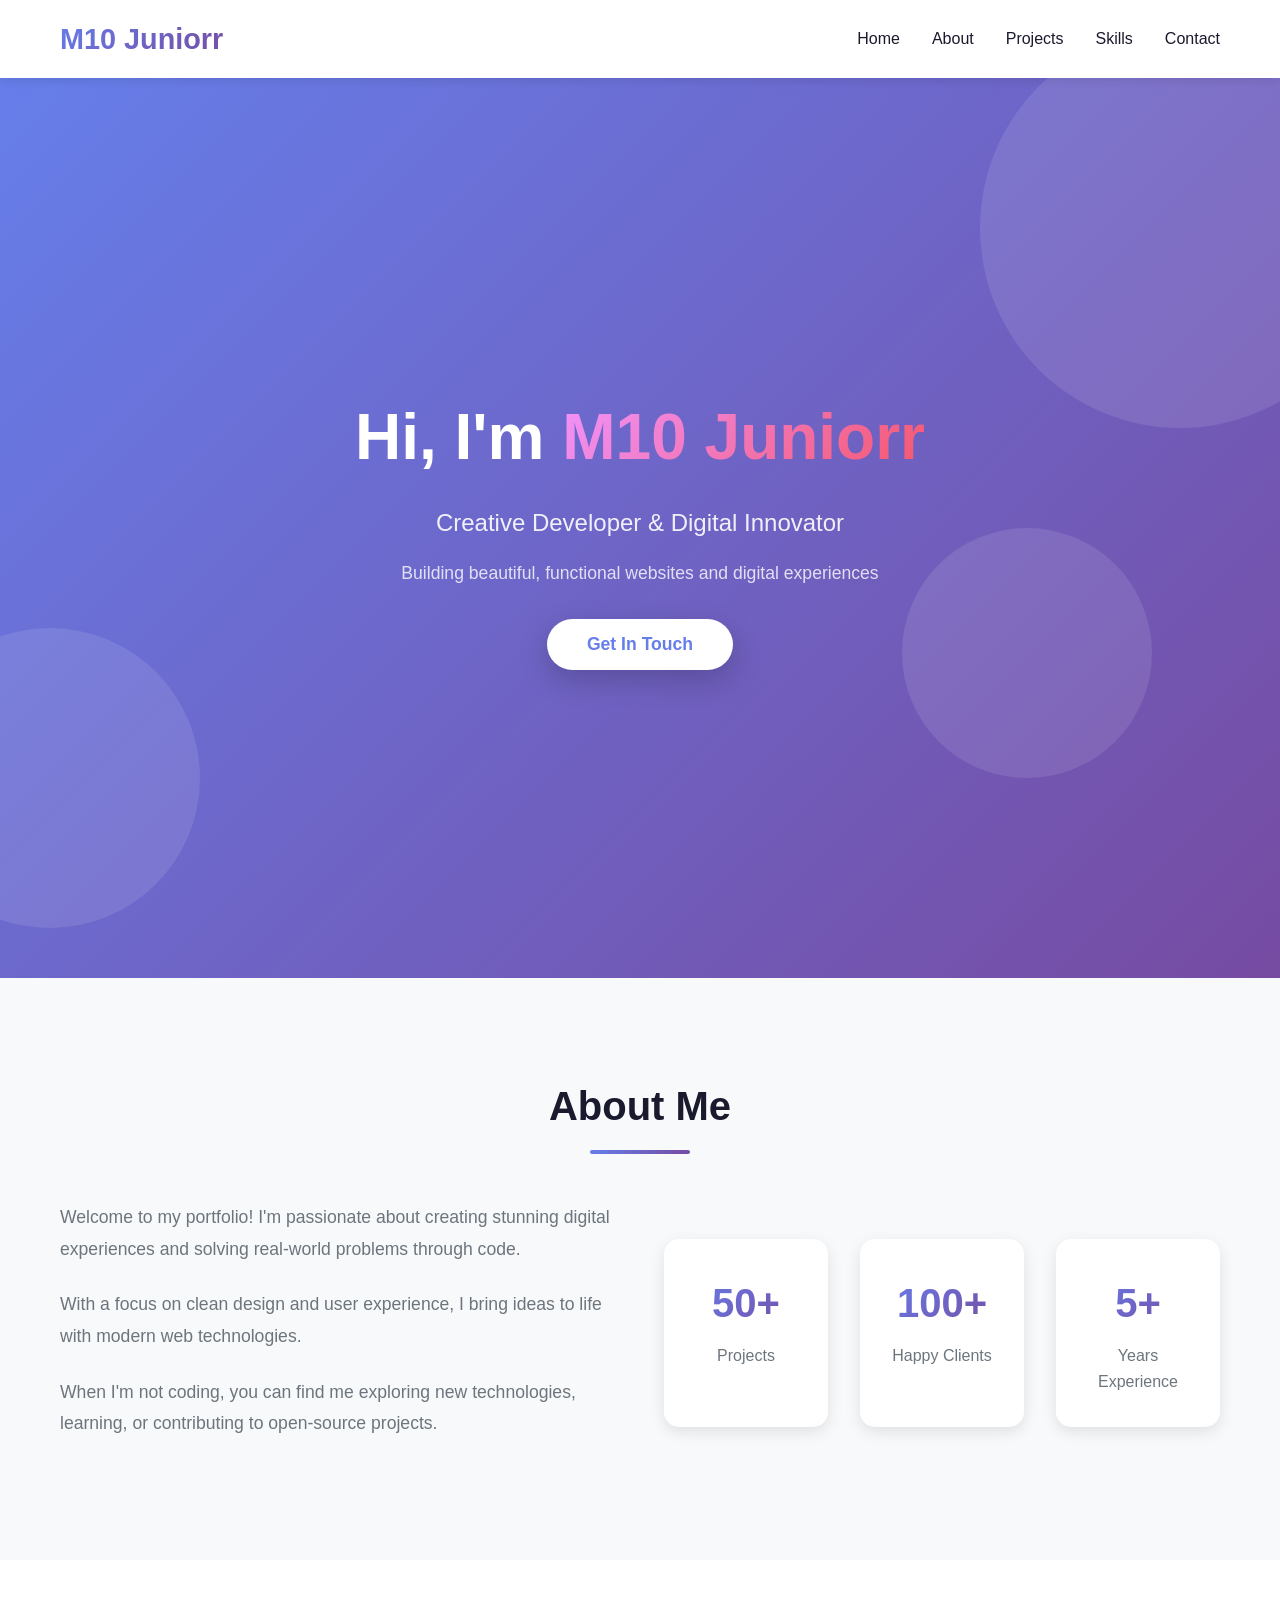
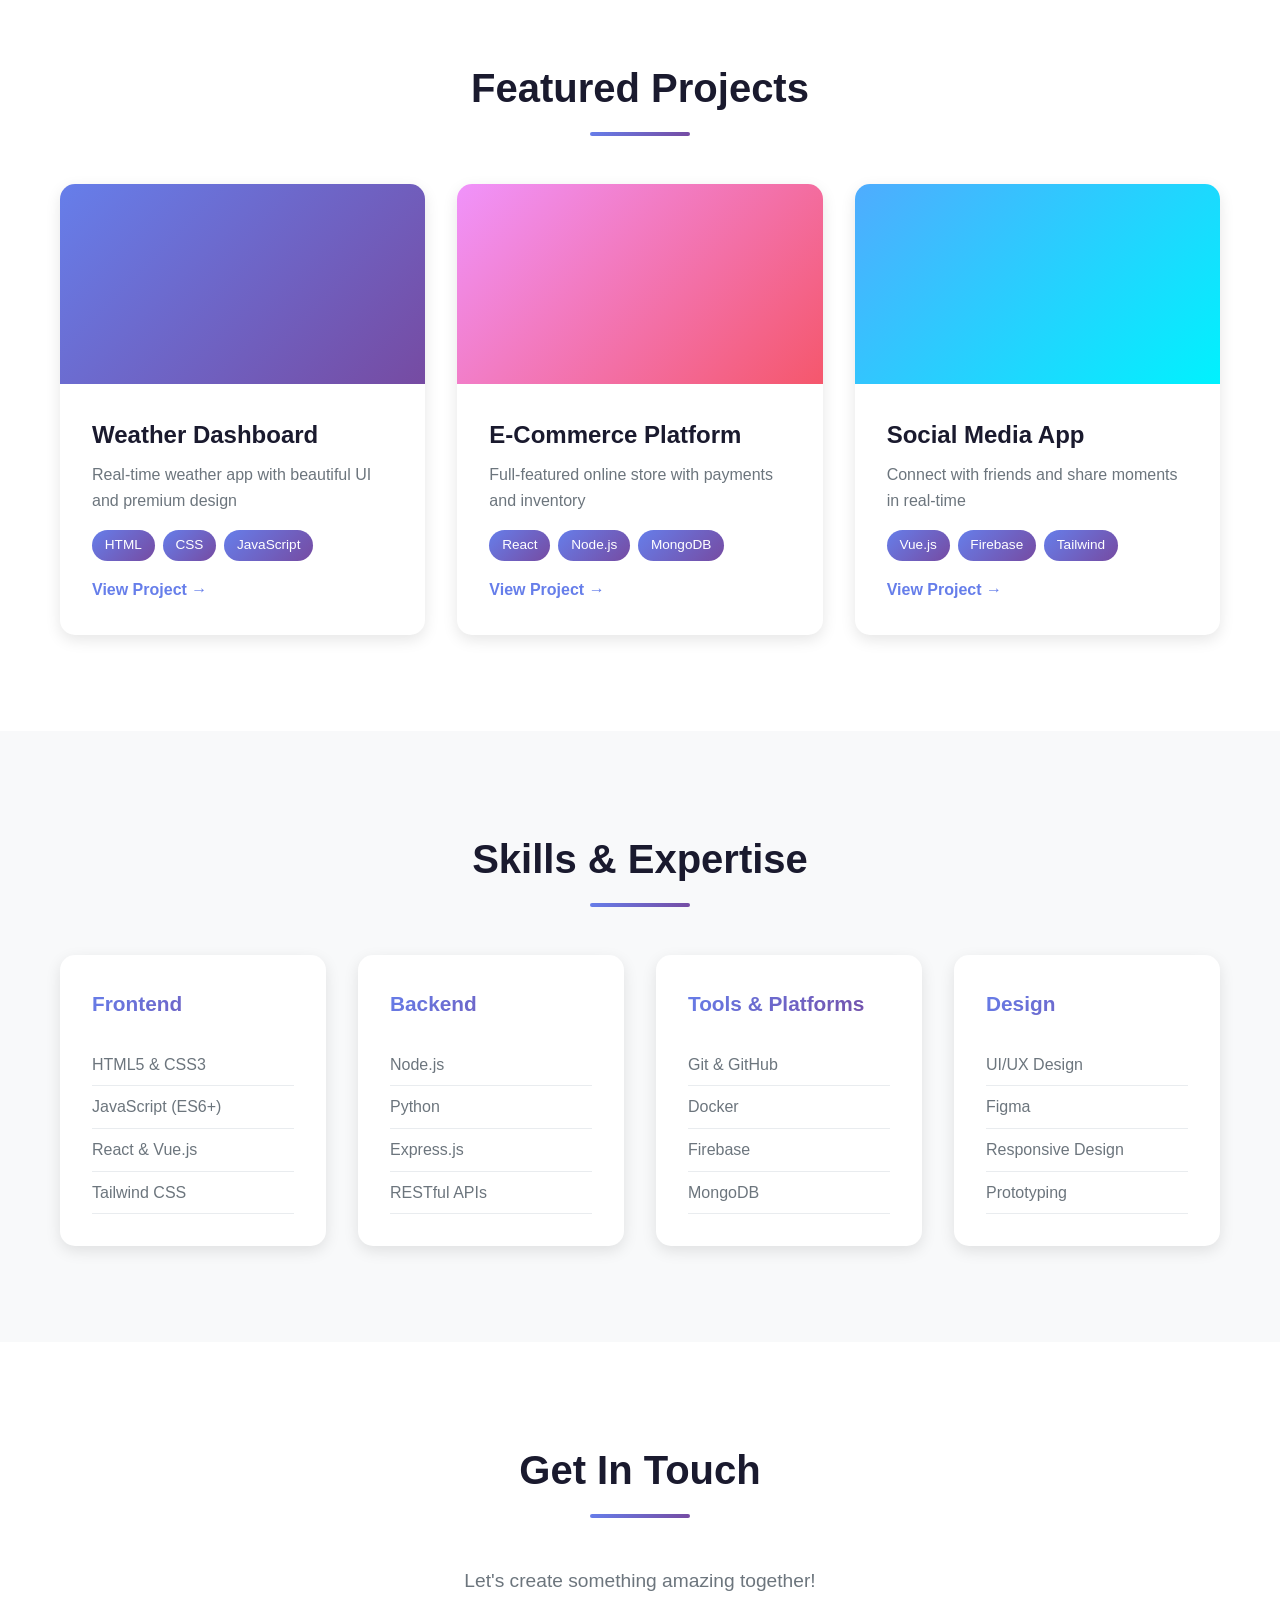
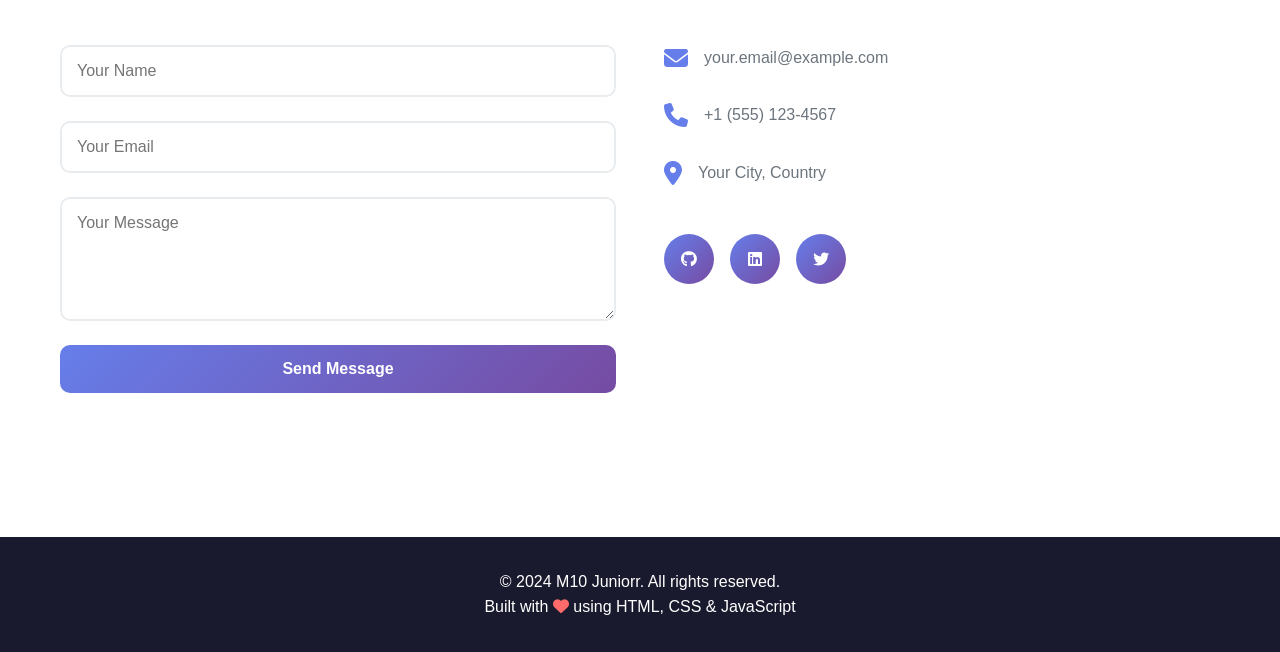
==== index.html @ 941b9e12 "Add premium portfolio HTML" ====
<!DOCTYPE html>
<html lang="en">
<head>
    <meta charset="UTF-8">
    <meta name="viewport" content="width=device-width, initial-scale=1.0">
    <title>M10 Juniorr - Premium Portfolio</title>
    <link rel="stylesheet" href="style.css">
    <link rel="stylesheet" href="https://cdnjs.cloudflare.com/ajax/libs/font-awesome/6.4.0/css/all.min.css">
</head>
<body>
    <!-- Navigation -->
    <nav class="navbar">
        <div class="nav-container">
            <div class="logo">M10 Juniorr</div>
            <ul class="nav-menu">
                <li><a href="#home" class="nav-link">Home</a></li>
                <li><a href="#about" class="nav-link">About</a></li>
                <li><a href="#projects" class="nav-link">Projects</a></li>
                <li><a href="#skills" class="nav-link">Skills</a></li>
                <li><a href="#contact" class="nav-link">Contact</a></li>
            </ul>
        </div>
    </nav>

    <!-- Hero Section -->
    <section id="home" class="hero">
        <div class="hero-content">
            <h1 class="hero-title">Hi, I'm <span class="highlight">M10 Juniorr</span></h1>
            <p class="hero-subtitle">Creative Developer & Digital Innovator</p>
            <p class="hero-description">Building beautiful, functional websites and digital experiences</p>
            <button class="cta-button" onclick="document.getElementById('contact').scrollIntoView({behavior: 'smooth'})">
                Get In Touch
            </button>
        </div>
        <div class="hero-background">
            <div class="blob blob-1"></div>
            <div class="blob blob-2"></div>
            <div class="blob blob-3"></div>
        </div>
    </section>

    <!-- About Section -->
    <section id="about" class="about">
        <div class="container">
            <h2 class="section-title">About Me</h2>
            <div class="about-content">
                <div class="about-text">
                    <p>Welcome to my portfolio! I'm passionate about creating stunning digital experiences and solving real-world problems through code.</p>
                    <p>With a focus on clean design and user experience, I bring ideas to life with modern web technologies.</p>
                    <p>When I'm not coding, you can find me exploring new technologies, learning, or contributing to open-source projects.</p>
                </div>
                <div class="about-stats">
                    <div class="stat">
                        <h3>50+</h3>
                        <p>Projects</p>
                    </div>
                    <div class="stat">
                        <h3>100+</h3>
                        <p>Happy Clients</p>
                    </div>
                    <div class="stat">
                        <h3>5+</h3>
                        <p>Years Experience</p>
                    </div>
                </div>
            </div>
        </div>
    </section>

    <!-- Projects Section -->
    <section id="projects" class="projects">
        <div class="container">
            <h2 class="section-title">Featured Projects</h2>
            <div class="projects-grid">
                <!-- Project 1 -->
                <div class="project-card">
                    <div class="project-image" style="background: linear-gradient(135deg, #667eea 0%, #764ba2 100%);"></div>
                    <div class="project-info">
                        <h3>Weather Dashboard</h3>
                        <p>Real-time weather app with beautiful UI and premium design</p>
                        <div class="project-tags">
                            <span class="tag">HTML</span>
                            <span class="tag">CSS</span>
                            <span class="tag">JavaScript</span>
                        </div>
                        <a href="#" class="project-link">View Project →</a>
                    </div>
                </div>

                <!-- Project 2 -->
                <div class="project-card">
                    <div class="project-image" style="background: linear-gradient(135deg, #f093fb 0%, #f5576c 100%);"></div>
                    <div class="project-info">
                        <h3>E-Commerce Platform</h3>
                        <p>Full-featured online store with payments and inventory</p>
                        <div class="project-tags">
                            <span class="tag">React</span>
                            <span class="tag">Node.js</span>
                            <span class="tag">MongoDB</span>
                        </div>
                        <a href="#" class="project-link">View Project →</a>
                    </div>
                </div>

                <!-- Project 3 -->
                <div class="project-card">
                    <div class="project-image" style="background: linear-gradient(135deg, #4facfe 0%, #00f2fe 100%);"></div>
                    <div class="project-info">
                        <h3>Social Media App</h3>
                        <p>Connect with friends and share moments in real-time</p>
                        <div class="project-tags">
                            <span class="tag">Vue.js</span>
                            <span class="tag">Firebase</span>
                            <span class="tag">Tailwind</span>
                        </div>
                        <a href="#" class="project-link">View Project →</a>
                    </div>
                </div>
            </div>
        </div>
    </section>

    <!-- Skills Section -->
    <section id="skills" class="skills">
        <div class="container">
            <h2 class="section-title">Skills & Expertise</h2>
            <div class="skills-grid">
                <div class="skill-category">
                    <h3>Frontend</h3>
                    <ul>
                        <li>HTML5 & CSS3</li>
                        <li>JavaScript (ES6+)</li>
                        <li>React & Vue.js</li>
                        <li>Tailwind CSS</li>
                    </ul>
                </div>
                <div class="skill-category">
                    <h3>Backend</h3>
                    <ul>
                        <li>Node.js</li>
                        <li>Python</li>
                        <li>Express.js</li>
                        <li>RESTful APIs</li>
                    </ul>
                </div>
                <div class="skill-category">
                    <h3>Tools & Platforms</h3>
                    <ul>
                        <li>Git & GitHub</li>
                        <li>Docker</li>
                        <li>Firebase</li>
                        <li>MongoDB</li>
                    </ul>
                </div>
                <div class="skill-category">
                    <h3>Design</h3>
                    <ul>
                        <li>UI/UX Design</li>
                        <li>Figma</li>
                        <li>Responsive Design</li>
                        <li>Prototyping</li>
                    </ul>
                </div>
            </div>
        </div>
    </section>

    <!-- Contact Section -->
    <section id="contact" class="contact">
        <div class="container">
            <h2 class="section-title">Get In Touch</h2>
            <p class="contact-subtitle">Let's create something amazing together!</p>
            
            <div class="contact-content">
                <form class="contact-form" onsubmit="handleSubmit(event)">
                    <input type="text" placeholder="Your Name" required>
                    <input type="email" placeholder="Your Email" required>
                    <textarea placeholder="Your Message" rows="5" required></textarea>
                    <button type="submit" class="submit-btn">Send Message</button>
                </form>

                <div class="contact-info">
                    <div class="contact-item">
                        <i class="fas fa-envelope"></i>
                        <p>your.email@example.com</p>
                    </div>
                    <div class="contact-item">
                        <i class="fas fa-phone"></i>
                        <p>+1 (555) 123-4567</p>
                    </div>
                    <div class="contact-item">
                        <i class="fas fa-map-marker-alt"></i>
                        <p>Your City, Country</p>
                    </div>
                    <div class="social-links">
                        <a href="#" class="social-link"><i class="fab fa-github"></i></a>
                        <a href="#" class="social-link"><i class="fab fa-linkedin"></i></a>
                        <a href="#" class="social-link"><i class="fab fa-twitter"></i></a>
                    </div>
                </div>
            </div>
        </div>
    </section>

    <!-- Footer -->
    <footer class="footer">
        <div class="container">
            <p>&copy; 2024 M10 Juniorr. All rights reserved.</p>
            <p>Built with <i class="fas fa-heart"></i> using HTML, CSS & JavaScript</p>
        </div>
    </footer>

    <script src="script.js"></script>
</body>
</html>
---- style.css ----
/* Global Styles */
* {
    margin: 0;
    padding: 0;
    box-sizing: border-box;
}

:root {
    --primary-color: #667eea;
    --secondary-color: #764ba2;
    --accent-color: #f093fb;
    --dark-bg: #0f0f1e;
    --light-bg: #f8f9fa;
    --text-dark: #1a1a2e;
    --text-light: #6c757d;
    --border-color: #e9ecef;
}

html {
    scroll-behavior: smooth;
}

body {
    font-family: 'Segoe UI', Tahoma, Geneva, Verdana, sans-serif;
    color: var(--text-dark);
    background-color: white;
    line-height: 1.6;
}

.container {
    max-width: 1200px;
    margin: 0 auto;
    padding: 0 20px;
}

/* Navigation */
.navbar {
    background: white;
    box-shadow: 0 2px 10px rgba(0, 0, 0, 0.1);
    position: sticky;
    top: 0;
    z-index: 100;
}

.nav-container {
    max-width: 1200px;
    margin: 0 auto;
    padding: 1rem 20px;
    display: flex;
    justify-content: space-between;
    align-items: center;
}

.logo {
    font-size: 1.8rem;
    font-weight: bold;
    background: linear-gradient(135deg, var(--primary-color), var(--secondary-color));
    -webkit-background-clip: text;
    -webkit-text-fill-color: transparent;
    background-clip: text;
}

.nav-menu {
    display: flex;
    list-style: none;
    gap: 2rem;
}

.nav-link {
    text-decoration: none;
    color: var(--text-dark);
    font-weight: 500;
    transition: color 0.3s ease;
}

.nav-link:hover {
    color: var(--primary-color);
}

/* Hero Section */
.hero {
    min-height: 100vh;
    display: flex;
    align-items: center;
    justify-content: center;
    background: linear-gradient(135deg, #667eea 0%, #764ba2 100%);
    color: white;
    position: relative;
    overflow: hidden;
}

.hero-background {
    position: absolute;
    width: 100%;
    height: 100%;
    top: 0;
    left: 0;
}

.blob {
    position: absolute;
    opacity: 0.1;
    border-radius: 50%;
}

.blob-1 {
    width: 400px;
    height: 400px;
    background: white;
    top: -50px;
    right: -100px;
    animation: float 6s ease-in-out infinite;
}

.blob-2 {
    width: 300px;
    height: 300px;
    background: white;
    bottom: 50px;
    left: -100px;
    animation: float 8s ease-in-out infinite 1s;
}

.blob-3 {
    width: 250px;
    height: 250px;
    background: white;
    top: 50%;
    right: 10%;
    animation: float 7s ease-in-out infinite 2s;
}

@keyframes float {
    0%, 100% { transform: translateY(0px); }
    50% { transform: translateY(30px); }
}

.hero-content {
    text-align: center;
    position: relative;
    z-index: 1;
    max-width: 600px;
}

.hero-title {
    font-size: 4rem;
    margin-bottom: 1rem;
    font-weight: 800;
}

.highlight {
    background: linear-gradient(135deg, #f093fb, #f5576c);
    -webkit-background-clip: text;
    -webkit-text-fill-color: transparent;
    background-clip: text;
}

.hero-subtitle {
    font-size: 1.5rem;
    margin-bottom: 1rem;
    opacity: 0.9;
}

.hero-description {
    font-size: 1.1rem;
    margin-bottom: 2rem;
    opacity: 0.8;
}

.cta-button {
    background: white;
    color: var(--primary-color);
    padding: 15px 40px;
    border: none;
    border-radius: 50px;
    font-size: 1.1rem;
    font-weight: bold;
    cursor: pointer;
    transition: all 0.3s ease;
    box-shadow: 0 10px 30px rgba(0, 0, 0, 0.2);
}

.cta-button:hover {
    transform: translateY(-3px);
    box-shadow: 0 15px 40px rgba(0, 0, 0, 0.3);
}

/* Section Titles */
.section-title {
    font-size: 2.5rem;
    text-align: center;
    margin-bottom: 3rem;
    color: var(--text-dark);
    position: relative;
    padding-bottom: 1rem;
}

.section-title::after {
    content: '';
    position: absolute;
    width: 100px;
    height: 4px;
    background: linear-gradient(135deg, var(--primary-color), var(--secondary-color));
    bottom: 0;
    left: 50%;
    transform: translateX(-50%);
    border-radius: 2px;
}

/* About Section */
.about {
    padding: 6rem 0;
    background: var(--light-bg);
}

.about-content {
    display: grid;
    grid-template-columns: 1fr 1fr;
    gap: 3rem;
    align-items: center;
}

.about-text p {
    margin-bottom: 1.5rem;
    font-size: 1.1rem;
    color: var(--text-light);
    line-height: 1.8;
}

.about-stats {
    display: grid;
    grid-template-columns: repeat(3, 1fr);
    gap: 2rem;
}

.stat {
    text-align: center;
    padding: 2rem;
    background: white;
    border-radius: 15px;
    box-shadow: 0 5px 15px rgba(0, 0, 0, 0.1);
    transition: transform 0.3s ease;
}

.stat:hover {
    transform: translateY(-5px);
}

.stat h3 {
    font-size: 2.5rem;
    background: linear-gradient(135deg, var(--primary-color), var(--secondary-color));
    -webkit-background-clip: text;
    -webkit-text-fill-color: transparent;
    background-clip: text;
    margin-bottom: 0.5rem;
}

.stat p {
    color: var(--text-light);
}

/* Projects Section */
.projects {
    padding: 6rem 0;
}

.projects-grid {
    display: grid;
    grid-template-columns: repeat(auto-fit, minmax(300px, 1fr));
    gap: 2rem;
}

.project-card {
    background: white;
    border-radius: 15px;
    overflow: hidden;
    box-shadow: 0 5px 15px rgba(0, 0, 0, 0.1);
    transition: all 0.3s ease;
}

.project-card:hover {
    transform: translateY(-10px);
    box-shadow: 0 15px 30px rgba(0, 0, 0, 0.2);
}

.project-image {
    width: 100%;
    height: 200px;
    background-size: cover;
    background-position: center;
}

.project-info {
    padding: 2rem;
}

.project-info h3 {
    font-size: 1.5rem;
    margin-bottom: 0.5rem;
    color: var(--text-dark);
}

.project-info p {
    color: var(--text-light);
    margin-bottom: 1rem;
}

.project-tags {
    display: flex;
    flex-wrap: wrap;
    gap: 0.5rem;
    margin-bottom: 1rem;
}

.tag {
    background: linear-gradient(135deg, var(--primary-color), var(--secondary-color));
    color: white;
    padding: 0.3rem 0.8rem;
    border-radius: 20px;
    font-size: 0.85rem;
    font-weight: 500;
}

.project-link {
    color: var(--primary-color);
    text-decoration: none;
    font-weight: bold;
    transition: color 0.3s ease;
}

.project-link:hover {
    color: var(--secondary-color);
}

/* Skills Section */
.skills {
    padding: 6rem 0;
    background: var(--light-bg);
}

.skills-grid {
    display: grid;
    grid-template-columns: repeat(auto-fit, minmax(250px, 1fr));
    gap: 2rem;
}

.skill-category {
    background: white;
    padding: 2rem;
    border-radius: 15px;
    box-shadow: 0 5px 15px rgba(0, 0, 0, 0.1);
}

.skill-category h3 {
    background: linear-gradient(135deg, var(--primary-color), var(--secondary-color));
    -webkit-background-clip: text;
    -webkit-text-fill-color: transparent;
    background-clip: text;
    margin-bottom: 1.5rem;
    font-size: 1.3rem;
}

.skill-category ul {
    list-style: none;
}

.skill-category li {
    padding: 0.5rem 0;
    color: var(--text-light);
    border-bottom: 1px solid var(--border-color);
    transition: color 0.3s ease;
}

.skill-category li:hover {
    color: var(--primary-color);
}

/* Contact Section */
.contact {
    padding: 6rem 0;
}

.contact-subtitle {
    text-align: center;
    font-size: 1.2rem;
    color: var(--text-light);
    margin-bottom: 3rem;
}

.contact-content {
    display: grid;
    grid-template-columns: 1fr 1fr;
    gap: 3rem;
}

.contact-form {
    display: flex;
    flex-direction: column;
    gap: 1.5rem;
}

.contact-form input,
.contact-form textarea {
    padding: 15px;
    border: 2px solid var(--border-color);
    border-radius: 10px;
    font-family: inherit;
    font-size: 1rem;
    transition: border-color 0.3s ease;
}

.contact-form input:focus,
.contact-form textarea:focus {
    outline: none;
    border-color: var(--primary-color);
}

.submit-btn {
    background: linear-gradient(135deg, var(--primary-color), var(--secondary-color));
    color: white;
    padding: 15px;
    border: none;
    border-radius: 10px;
    font-size: 1rem;
    font-weight: bold;
    cursor: pointer;
    transition: all 0.3s ease;
}

.submit-btn:hover {
    transform: translateY(-2px);
    box-shadow: 0 10px 20px rgba(102, 126, 234, 0.3);
}

.contact-info {
    display: flex;
    flex-direction: column;
    gap: 2rem;
}

.contact-item {
    display: flex;
    align-items: center;
    gap: 1rem;
}

.contact-item i {
    font-size: 1.5rem;
    color: var(--primary-color);
}

.contact-item p {
    color: var(--text-light);
}

.social-links {
    display: flex;
    gap: 1rem;
    margin-top: 1rem;
}

.social-link {
    width: 50px;
    height: 50px;
    display: flex;
    align-items: center;
    justify-content: center;
    background: linear-gradient(135deg, var(--primary-color), var(--secondary-color));
    color: white;
    border-radius: 50%;
    text-decoration: none;
    transition: all 0.3s ease;
}

.social-link:hover {
    transform: translateY(-5px);
}

/* Footer */
.footer {
    background: var(--text-dark);
    color: white;
    text-align: center;
    padding: 2rem 0;
    margin-top: 3rem;
}

.footer i {
    color: #ff6b6b;
}

/* Responsive Design */
@media (max-width: 768px) {
    .hero-title {
        font-size: 2.5rem;
    }

    .hero-subtitle {
        font-size: 1.2rem;
    }

    .nav-menu {
        flex-direction: column;
        gap: 1rem;
    }

    .about-content,
    .contact-content {
        grid-template-columns: 1fr;
    }

    .about-stats {
        grid-template-columns: 1fr;
    }

    .projects-grid {
        grid-template-columns: 1fr;
    }

    .section-title {
        font-size: 2rem;
    }
}
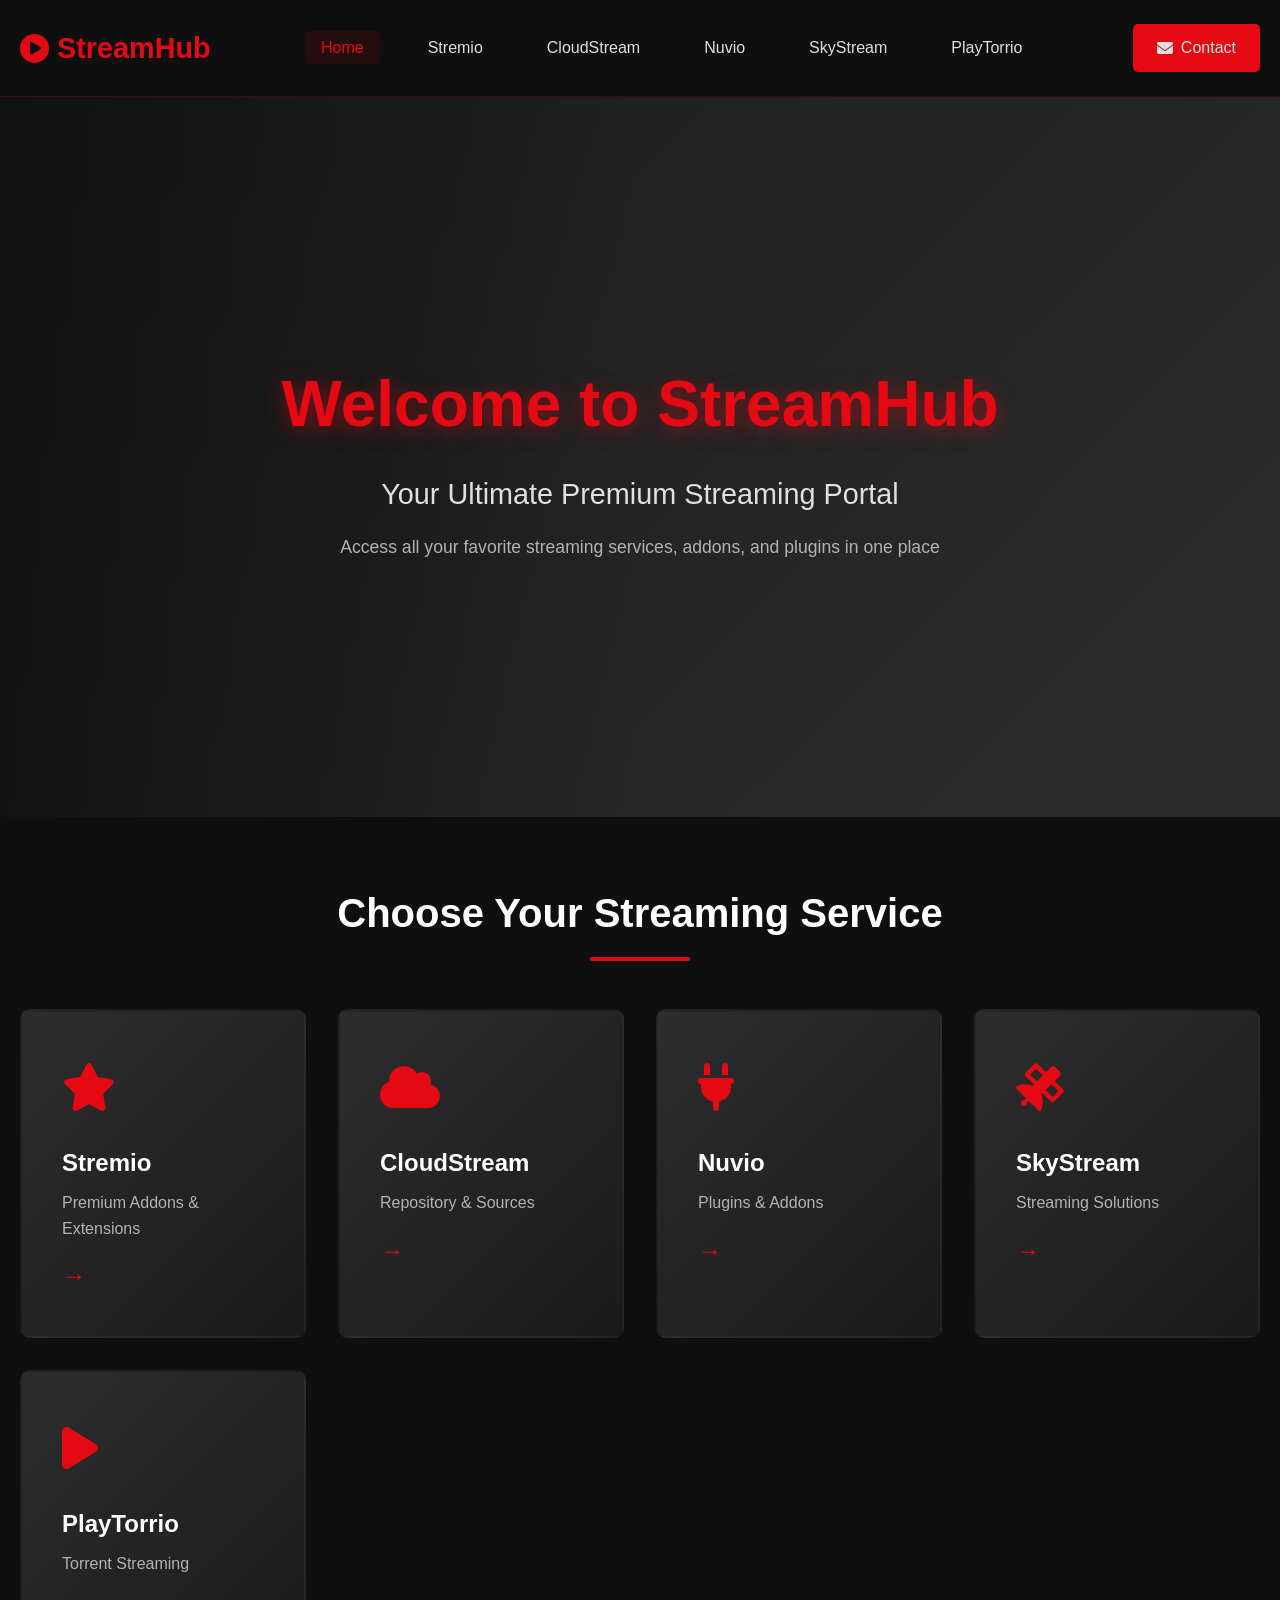
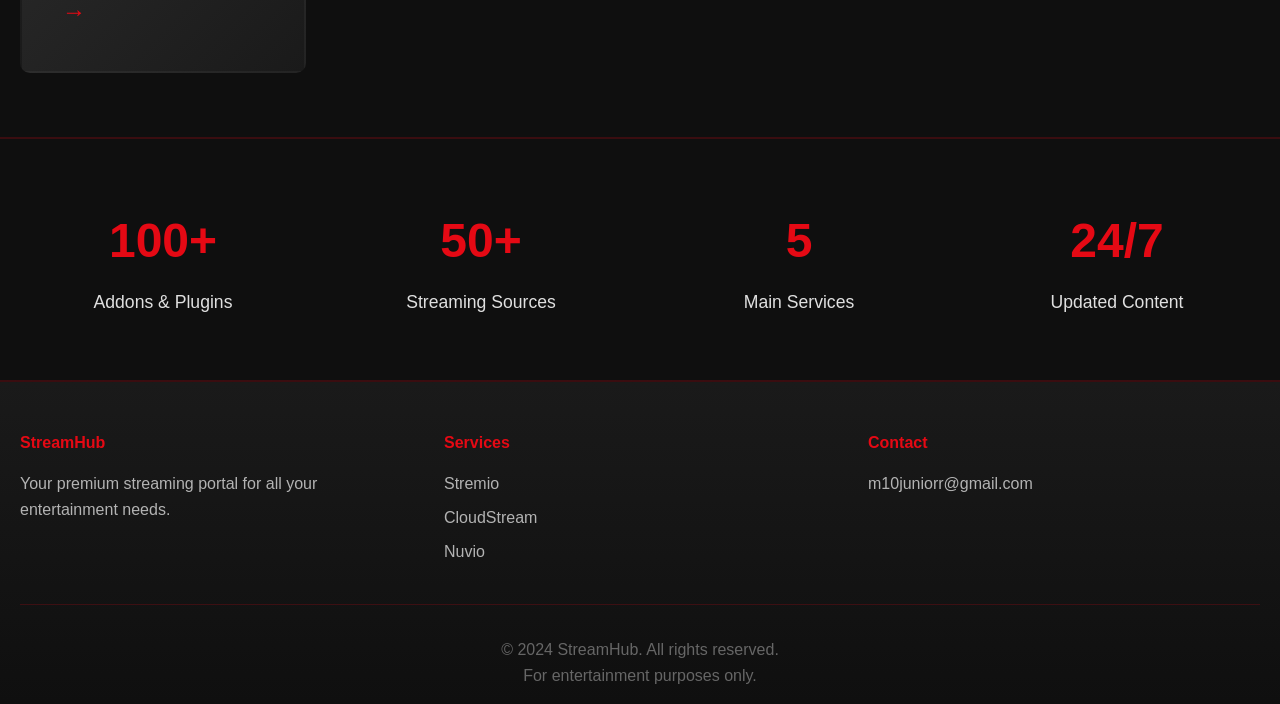
==== commit 735412b5: "Complete StreamHub - Premium Streaming Portal with all 5 services" ====
--- a/index.html
+++ b/index.html
@@ -3,7 +3,7 @@
 <head>
     <meta charset="UTF-8">
     <meta name="viewport" content="width=device-width, initial-scale=1.0">
-    <title>M10 Juniorr - Premium Portfolio</title>
+    <title>StreamHub - Premium Streaming Portal</title>
     <link rel="stylesheet" href="style.css">
     <link rel="stylesheet" href="https://cdnjs.cloudflare.com/ajax/libs/font-awesome/6.4.0/css/all.min.css">
 </head>
@@ -11,193 +11,113 @@
     <!-- Navigation -->
     <nav class="navbar">
         <div class="nav-container">
-            <div class="logo">M10 Juniorr</div>
+            <div class="logo">
+                <i class="fas fa-play-circle"></i> StreamHub
+            </div>
             <ul class="nav-menu">
-                <li><a href="#home" class="nav-link">Home</a></li>
-                <li><a href="#about" class="nav-link">About</a></li>
-                <li><a href="#projects" class="nav-link">Projects</a></li>
-                <li><a href="#skills" class="nav-link">Skills</a></li>
-                <li><a href="#contact" class="nav-link">Contact</a></li>
+                <li><a href="index.html" class="nav-link active">Home</a></li>
+                <li><a href="stremio.html" class="nav-link">Stremio</a></li>
+                <li><a href="cloudstream.html" class="nav-link">CloudStream</a></li>
+                <li><a href="nuvio.html" class="nav-link">Nuvio</a></li>
+                <li><a href="skystream.html" class="nav-link">SkyStream</a></li>
+                <li><a href="playtorrio.html" class="nav-link">PlayTorrio</a></li>
             </ul>
+            <div class="contact-info">
+                <a href="mailto:m10juniorr@gmail.com" class="contact-link">
+                    <i class="fas fa-envelope"></i> Contact
+                </a>
+            </div>
         </div>
     </nav>
 
     <!-- Hero Section -->
-    <section id="home" class="hero">
+    <section class="hero">
+        <div class="hero-background">
+            <div class="hero-overlay"></div>
+        </div>
         <div class="hero-content">
-            <h1 class="hero-title">Hi, I'm <span class="highlight">M10 Juniorr</span></h1>
-            <p class="hero-subtitle">Creative Developer & Digital Innovator</p>
-            <p class="hero-description">Building beautiful, functional websites and digital experiences</p>
-            <button class="cta-button" onclick="document.getElementById('contact').scrollIntoView({behavior: 'smooth'})">
-                Get In Touch
-            </button>
-        </div>
-        <div class="hero-background">
-            <div class="blob blob-1"></div>
-            <div class="blob blob-2"></div>
-            <div class="blob blob-3"></div>
+            <h1 class="hero-title">Welcome to StreamHub</h1>
+            <p class="hero-subtitle">Your Ultimate Premium Streaming Portal</p>
+            <p class="hero-description">Access all your favorite streaming services, addons, and plugins in one place</p>
         </div>
     </section>
 
-    <!-- About Section -->
-    <section id="about" class="about">
+    <!-- Featured Services -->
+    <section class="services">
         <div class="container">
-            <h2 class="section-title">About Me</h2>
-            <div class="about-content">
-                <div class="about-text">
-                    <p>Welcome to my portfolio! I'm passionate about creating stunning digital experiences and solving real-world problems through code.</p>
-                    <p>With a focus on clean design and user experience, I bring ideas to life with modern web technologies.</p>
-                    <p>When I'm not coding, you can find me exploring new technologies, learning, or contributing to open-source projects.</p>
+            <h2 class="section-title">Choose Your Streaming Service</h2>
+            <div class="services-grid">
+                <!-- Stremio -->
+                <div class="service-card" onclick="window.location.href='stremio.html'">
+                    <div class="service-icon">
+                        <i class="fas fa-star"></i>
+                    </div>
+                    <h3>Stremio</h3>
+                    <p>Premium Addons & Extensions</p>
+                    <span class="arrow">→</span>
                 </div>
-                <div class="about-stats">
-                    <div class="stat">
-                        <h3>50+</h3>
-                        <p>Projects</p>
+
+                <!-- CloudStream -->
+                <div class="service-card" onclick="window.location.href='cloudstream.html'">
+                    <div class="service-icon">
+                        <i class="fas fa-cloud"></i>
                     </div>
-                    <div class="stat">
-                        <h3>100+</h3>
-                        <p>Happy Clients</p>
+                    <h3>CloudStream</h3>
+                    <p>Repository & Sources</p>
+                    <span class="arrow">→</span>
+                </div>
+
+                <!-- Nuvio -->
+                <div class="service-card" onclick="window.location.href='nuvio.html'">
+                    <div class="service-icon">
+                        <i class="fas fa-plug"></i>
                     </div>
-                    <div class="stat">
-                        <h3>5+</h3>
-                        <p>Years Experience</p>
+                    <h3>Nuvio</h3>
+                    <p>Plugins & Addons</p>
+                    <span class="arrow">→</span>
+                </div>
+
+                <!-- SkyStream -->
+                <div class="service-card" onclick="window.location.href='skystream.html'">
+                    <div class="service-icon">
+                        <i class="fas fa-satellite"></i>
                     </div>
+                    <h3>SkyStream</h3>
+                    <p>Streaming Solutions</p>
+                    <span class="arrow">→</span>
+                </div>
+
+                <!-- PlayTorrio -->
+                <div class="service-card" onclick="window.location.href='playtorrio.html'">
+                    <div class="service-icon">
+                        <i class="fas fa-play"></i>
+                    </div>
+                    <h3>PlayTorrio</h3>
+                    <p>Torrent Streaming</p>
+                    <span class="arrow">→</span>
                 </div>
             </div>
         </div>
     </section>
 
-    <!-- Projects Section -->
-    <section id="projects" class="projects">
+    <!-- Stats Section -->
+    <section class="stats">
         <div class="container">
-            <h2 class="section-title">Featured Projects</h2>
-            <div class="projects-grid">
-                <!-- Project 1 -->
-                <div class="project-card">
-                    <div class="project-image" style="background: linear-gradient(135deg, #667eea 0%, #764ba2 100%);"></div>
-                    <div class="project-info">
-                        <h3>Weather Dashboard</h3>
-                        <p>Real-time weather app with beautiful UI and premium design</p>
-                        <div class="project-tags">
-                            <span class="tag">HTML</span>
-                            <span class="tag">CSS</span>
-                            <span class="tag">JavaScript</span>
-                        </div>
-                        <a href="#" class="project-link">View Project →</a>
-                    </div>
-                </div>
-
-                <!-- Project 2 -->
-                <div class="project-card">
-                    <div class="project-image" style="background: linear-gradient(135deg, #f093fb 0%, #f5576c 100%);"></div>
-                    <div class="project-info">
-                        <h3>E-Commerce Platform</h3>
-                        <p>Full-featured online store with payments and inventory</p>
-                        <div class="project-tags">
-                            <span class="tag">React</span>
-                            <span class="tag">Node.js</span>
-                            <span class="tag">MongoDB</span>
-                        </div>
-                        <a href="#" class="project-link">View Project →</a>
-                    </div>
-                </div>
-
-                <!-- Project 3 -->
-                <div class="project-card">
-                    <div class="project-image" style="background: linear-gradient(135deg, #4facfe 0%, #00f2fe 100%);"></div>
-                    <div class="project-info">
-                        <h3>Social Media App</h3>
-                        <p>Connect with friends and share moments in real-time</p>
-                        <div class="project-tags">
-                            <span class="tag">Vue.js</span>
-                            <span class="tag">Firebase</span>
-                            <span class="tag">Tailwind</span>
-                        </div>
-                        <a href="#" class="project-link">View Project →</a>
-                    </div>
-                </div>
+            <div class="stat-item">
+                <h3>100+</h3>
+                <p>Addons & Plugins</p>
             </div>
-        </div>
-    </section>
-
-    <!-- Skills Section -->
-    <section id="skills" class="skills">
-        <div class="container">
-            <h2 class="section-title">Skills & Expertise</h2>
-            <div class="skills-grid">
-                <div class="skill-category">
-                    <h3>Frontend</h3>
-                    <ul>
-                        <li>HTML5 & CSS3</li>
-                        <li>JavaScript (ES6+)</li>
-                        <li>React & Vue.js</li>
-                        <li>Tailwind CSS</li>
-                    </ul>
-                </div>
-                <div class="skill-category">
-                    <h3>Backend</h3>
-                    <ul>
-                        <li>Node.js</li>
-                        <li>Python</li>
-                        <li>Express.js</li>
-                        <li>RESTful APIs</li>
-                    </ul>
-                </div>
-                <div class="skill-category">
-                    <h3>Tools & Platforms</h3>
-                    <ul>
-                        <li>Git & GitHub</li>
-                        <li>Docker</li>
-                        <li>Firebase</li>
-                        <li>MongoDB</li>
-                    </ul>
-                </div>
-                <div class="skill-category">
-                    <h3>Design</h3>
-                    <ul>
-                        <li>UI/UX Design</li>
-                        <li>Figma</li>
-                        <li>Responsive Design</li>
-                        <li>Prototyping</li>
-                    </ul>
-                </div>
+            <div class="stat-item">
+                <h3>50+</h3>
+                <p>Streaming Sources</p>
             </div>
-        </div>
-    </section>
-
-    <!-- Contact Section -->
-    <section id="contact" class="contact">
-        <div class="container">
-            <h2 class="section-title">Get In Touch</h2>
-            <p class="contact-subtitle">Let's create something amazing together!</p>
-            
-            <div class="contact-content">
-                <form class="contact-form" onsubmit="handleSubmit(event)">
-                    <input type="text" placeholder="Your Name" required>
-                    <input type="email" placeholder="Your Email" required>
-                    <textarea placeholder="Your Message" rows="5" required></textarea>
-                    <button type="submit" class="submit-btn">Send Message</button>
-                </form>
-
-                <div class="contact-info">
-                    <div class="contact-item">
-                        <i class="fas fa-envelope"></i>
-                        <p>your.email@example.com</p>
-                    </div>
-                    <div class="contact-item">
-                        <i class="fas fa-phone"></i>
-                        <p>+1 (555) 123-4567</p>
-                    </div>
-                    <div class="contact-item">
-                        <i class="fas fa-map-marker-alt"></i>
-                        <p>Your City, Country</p>
-                    </div>
-                    <div class="social-links">
-                        <a href="#" class="social-link"><i class="fab fa-github"></i></a>
-                        <a href="#" class="social-link"><i class="fab fa-linkedin"></i></a>
-                        <a href="#" class="social-link"><i class="fab fa-twitter"></i></a>
-                    </div>
-                </div>
+            <div class="stat-item">
+                <h3>5</h3>
+                <p>Main Services</p>
+            </div>
+            <div class="stat-item">
+                <h3>24/7</h3>
+                <p>Updated Content</p>
             </div>
         </div>
     </section>
@@ -205,11 +125,31 @@
     <!-- Footer -->
     <footer class="footer">
         <div class="container">
-            <p>&copy; 2024 M10 Juniorr. All rights reserved.</p>
-            <p>Built with <i class="fas fa-heart"></i> using HTML, CSS & JavaScript</p>
+            <div class="footer-content">
+                <div class="footer-section">
+                    <h4>StreamHub</h4>
+                    <p>Your premium streaming portal for all your entertainment needs.</p>
+                </div>
+                <div class="footer-section">
+                    <h4>Services</h4>
+                    <ul>
+                        <li><a href="stremio.html">Stremio</a></li>
+                        <li><a href="cloudstream.html">CloudStream</a></li>
+                        <li><a href="nuvio.html">Nuvio</a></li>
+                    </ul>
+                </div>
+                <div class="footer-section">
+                    <h4>Contact</h4>
+                    <p><a href="mailto:m10juniorr@gmail.com">m10juniorr@gmail.com</a></p>
+                </div>
+            </div>
+            <div class="footer-bottom">
+                <p>&copy; 2024 StreamHub. All rights reserved.</p>
+                <p>For entertainment purposes only.</p>
+            </div>
         </div>
     </footer>
 
     <script src="script.js"></script>
 </body>
-</html>
+</html>
--- a/style.css
+++ b/style.css
@@ -6,14 +6,12 @@
 }
 
 :root {
-    --primary-color: #667eea;
-    --secondary-color: #764ba2;
-    --accent-color: #f093fb;
-    --dark-bg: #0f0f1e;
-    --light-bg: #f8f9fa;
-    --text-dark: #1a1a2e;
-    --text-light: #6c757d;
-    --border-color: #e9ecef;
+    --primary: #E50914;
+    --secondary: #221f1f;
+    --accent: #f5b461;
+    --text-light: #e0e0e0;
+    --text-dark: #1a1a1a;
+    --bg-dark: #0f0f0f;
 }
 
 html {
@@ -22,175 +20,177 @@
 
 body {
     font-family: 'Segoe UI', Tahoma, Geneva, Verdana, sans-serif;
-    color: var(--text-dark);
-    background-color: white;
+    background-color: var(--bg-dark);
+    color: var(--text-light);
     line-height: 1.6;
 }
 
 .container {
-    max-width: 1200px;
+    max-width: 1300px;
     margin: 0 auto;
     padding: 0 20px;
 }
 
-/* Navigation */
+/* Navbar */
 .navbar {
-    background: white;
-    box-shadow: 0 2px 10px rgba(0, 0, 0, 0.1);
+    background: linear-gradient(180deg, rgba(15, 15, 15, 0.9) 0%, transparent 100%);
+    backdrop-filter: blur(10px);
+    padding: 1.5rem 0;
     position: sticky;
     top: 0;
-    z-index: 100;
+    z-index: 1000;
+    border-bottom: 1px solid rgba(229, 9, 20, 0.2);
 }
 
 .nav-container {
-    max-width: 1200px;
+    max-width: 1300px;
     margin: 0 auto;
-    padding: 1rem 20px;
+    padding: 0 20px;
     display: flex;
     justify-content: space-between;
     align-items: center;
+    flex-wrap: wrap;
+    gap: 2rem;
 }
 
 .logo {
     font-size: 1.8rem;
     font-weight: bold;
-    background: linear-gradient(135deg, var(--primary-color), var(--secondary-color));
-    -webkit-background-clip: text;
-    -webkit-text-fill-color: transparent;
-    background-clip: text;
+    color: var(--primary);
+    display: flex;
+    align-items: center;
+    gap: 0.5rem;
+}
+
+.logo a {
+    text-decoration: none;
+    color: var(--primary);
 }
 
 .nav-menu {
     display: flex;
     list-style: none;
     gap: 2rem;
+    flex-wrap: wrap;
 }
 
 .nav-link {
     text-decoration: none;
-    color: var(--text-dark);
+    color: var(--text-light);
     font-weight: 500;
-    transition: color 0.3s ease;
-}
-
-.nav-link:hover {
-    color: var(--primary-color);
+    transition: all 0.3s ease;
+    padding: 0.5rem 1rem;
+    border-radius: 5px;
+}
+
+.nav-link:hover,
+.nav-link.active {
+    color: var(--primary);
+    background: rgba(229, 9, 20, 0.1);
+}
+
+.contact-link {
+    text-decoration: none;
+    color: var(--text-light);
+    background: var(--primary);
+    padding: 0.7rem 1.5rem;
+    border-radius: 5px;
+    transition: all 0.3s ease;
+    display: flex;
+    align-items: center;
+    gap: 0.5rem;
+}
+
+.contact-link:hover {
+    background: #cc0812;
+    transform: translateY(-2px);
 }
 
 /* Hero Section */
 .hero {
-    min-height: 100vh;
+    position: relative;
+    min-height: 80vh;
     display: flex;
     align-items: center;
     justify-content: center;
-    background: linear-gradient(135deg, #667eea 0%, #764ba2 100%);
-    color: white;
-    position: relative;
     overflow: hidden;
+    background: linear-gradient(135deg, #1a1a1a 0%, #2d2d2d 100%);
 }
 
 .hero-background {
     position: absolute;
+    top: 0;
+    left: 0;
     width: 100%;
     height: 100%;
+}
+
+.bg-video {
+    width: 100%;
+    height: 100%;
+    object-fit: cover;
+    opacity: 0.3;
+}
+
+.hero-overlay {
+    position: absolute;
     top: 0;
     left: 0;
-}
-
-.blob {
-    position: absolute;
-    opacity: 0.1;
-    border-radius: 50%;
-}
-
-.blob-1 {
-    width: 400px;
-    height: 400px;
-    background: white;
-    top: -50px;
-    right: -100px;
-    animation: float 6s ease-in-out infinite;
-}
-
-.blob-2 {
-    width: 300px;
-    height: 300px;
-    background: white;
-    bottom: 50px;
-    left: -100px;
-    animation: float 8s ease-in-out infinite 1s;
-}
-
-.blob-3 {
-    width: 250px;
-    height: 250px;
-    background: white;
-    top: 50%;
-    right: 10%;
-    animation: float 7s ease-in-out infinite 2s;
-}
-
-@keyframes float {
-    0%, 100% { transform: translateY(0px); }
-    50% { transform: translateY(30px); }
+    width: 100%;
+    height: 100%;
+    background: linear-gradient(90deg, rgba(15, 15, 15, 0.8) 0%, transparent 50%);
 }
 
 .hero-content {
-    text-align: center;
     position: relative;
-    z-index: 1;
-    max-width: 600px;
+    z-index: 10;
+    text-align: center;
+    max-width: 800px;
 }
 
 .hero-title {
     font-size: 4rem;
-    margin-bottom: 1rem;
-    font-weight: 800;
-}
-
-.highlight {
-    background: linear-gradient(135deg, #f093fb, #f5576c);
-    -webkit-background-clip: text;
-    -webkit-text-fill-color: transparent;
-    background-clip: text;
+    font-weight: 900;
+    margin-bottom: 1rem;
+    color: var(--primary);
+    text-shadow: 0 4px 20px rgba(229, 9, 20, 0.5);
 }
 
 .hero-subtitle {
-    font-size: 1.5rem;
-    margin-bottom: 1rem;
-    opacity: 0.9;
+    font-size: 1.8rem;
+    margin-bottom: 1rem;
+    color: var(--text-light);
 }
 
 .hero-description {
     font-size: 1.1rem;
-    margin-bottom: 2rem;
-    opacity: 0.8;
-}
-
-.cta-button {
-    background: white;
-    color: var(--primary-color);
-    padding: 15px 40px;
-    border: none;
-    border-radius: 50px;
-    font-size: 1.1rem;
-    font-weight: bold;
-    cursor: pointer;
-    transition: all 0.3s ease;
-    box-shadow: 0 10px 30px rgba(0, 0, 0, 0.2);
-}
-
-.cta-button:hover {
-    transform: translateY(-3px);
-    box-shadow: 0 15px 40px rgba(0, 0, 0, 0.3);
-}
-
-/* Section Titles */
+    color: #b3b3b3;
+}
+
+/* Service Header */
+.service-header {
+    padding: 4rem 0;
+    text-align: center;
+    background: linear-gradient(135deg, #667eea 0%, #764ba2 100%);
+}
+
+.service-header h1 {
+    font-size: 3.5rem;
+    margin-bottom: 1rem;
+    color: white;
+}
+
+.service-header p {
+    font-size: 1.3rem;
+    color: rgba(255, 255, 255, 0.9);
+}
+
+/* Section Title */
 .section-title {
     font-size: 2.5rem;
     text-align: center;
     margin-bottom: 3rem;
-    color: var(--text-dark);
+    color: white;
     position: relative;
     padding-bottom: 1rem;
 }
@@ -200,324 +200,487 @@
     position: absolute;
     width: 100px;
     height: 4px;
-    background: linear-gradient(135deg, var(--primary-color), var(--secondary-color));
+    background: var(--primary);
     bottom: 0;
     left: 50%;
     transform: translateX(-50%);
     border-radius: 2px;
 }
 
-/* About Section */
-.about {
-    padding: 6rem 0;
-    background: var(--light-bg);
-}
-
-.about-content {
+/* Services Grid */
+.services {
+    padding: 4rem 0;
+    background: var(--bg-dark);
+}
+
+.services-grid {
     display: grid;
-    grid-template-columns: 1fr 1fr;
-    gap: 3rem;
-    align-items: center;
-}
-
-.about-text p {
-    margin-bottom: 1.5rem;
-    font-size: 1.1rem;
-    color: var(--text-light);
-    line-height: 1.8;
-}
-
-.about-stats {
-    display: grid;
-    grid-template-columns: repeat(3, 1fr);
-    gap: 2rem;
-}
-
-.stat {
-    text-align: center;
-    padding: 2rem;
-    background: white;
-    border-radius: 15px;
-    box-shadow: 0 5px 15px rgba(0, 0, 0, 0.1);
+    grid-template-columns: repeat(auto-fit, minmax(250px, 1fr));
+    gap: 2rem;
+}
+
+.service-card {
+    background: linear-gradient(135deg, #2d2d2d 0%, #1a1a1a 100%);
+    padding: 2.5rem;
+    border-radius: 10px;
+    cursor: pointer;
+    transition: all 0.3s ease;
+    border: 2px solid transparent;
+    position: relative;
+    overflow: hidden;
+}
+
+.service-card::before {
+    content: '';
+    position: absolute;
+    top: 0;
+    left: 0;
+    width: 100%;
+    height: 4px;
+    background: var(--primary);
+    transform: scaleX(0);
+    transform-origin: left;
     transition: transform 0.3s ease;
 }
 
-.stat:hover {
-    transform: translateY(-5px);
-}
-
-.stat h3 {
-    font-size: 2.5rem;
-    background: linear-gradient(135deg, var(--primary-color), var(--secondary-color));
-    -webkit-background-clip: text;
-    -webkit-text-fill-color: transparent;
-    background-clip: text;
-    margin-bottom: 0.5rem;
-}
-
-.stat p {
-    color: var(--text-light);
-}
-
-/* Projects Section */
-.projects {
-    padding: 6rem 0;
-}
-
-.projects-grid {
-    display: grid;
-    grid-template-columns: repeat(auto-fit, minmax(300px, 1fr));
-    gap: 2rem;
-}
-
-.project-card {
-    background: white;
-    border-radius: 15px;
-    overflow: hidden;
-    box-shadow: 0 5px 15px rgba(0, 0, 0, 0.1);
-    transition: all 0.3s ease;
-}
-
-.project-card:hover {
+.service-card:hover {
     transform: translateY(-10px);
-    box-shadow: 0 15px 30px rgba(0, 0, 0, 0.2);
-}
-
-.project-image {
-    width: 100%;
-    height: 200px;
-    background-size: cover;
-    background-position: center;
-}
-
-.project-info {
-    padding: 2rem;
-}
-
-.project-info h3 {
+    border-color: var(--primary);
+}
+
+.service-card:hover::before {
+    transform: scaleX(1);
+}
+
+.service-icon {
+    font-size: 3rem;
+    color: var(--primary);
+    margin-bottom: 1rem;
+}
+
+.service-card h3 {
     font-size: 1.5rem;
     margin-bottom: 0.5rem;
-    color: var(--text-dark);
-}
-
-.project-info p {
-    color: var(--text-light);
-    margin-bottom: 1rem;
-}
-
-.project-tags {
-    display: flex;
+    color: white;
+}
+
+.service-card p {
+    color: #b3b3b3;
+    margin-bottom: 1rem;
+}
+
+.arrow {
+    font-size: 1.5rem;
+    color: var(--primary);
+    transition: transform 0.3s ease;
+}
+
+.service-card:hover .arrow {
+    transform: translateX(5px);
+}
+
+/* Download Section */
+.download-section {
+    padding: 4rem 0;
+    background: linear-gradient(135deg, rgba(229, 9, 20, 0.1) 0%, rgba(15, 15, 15, 0.5) 100%);
+}
+
+.download-grid {
+    display: grid;
+    grid-template-columns: repeat(auto-fit, minmax(200px, 1fr));
+    gap: 2rem;
+}
+
+.download-box {
+    background: rgba(45, 45, 45, 0.5);
+    padding: 2rem;
+    border-radius: 10px;
+    text-align: center;
+    border: 2px solid rgba(229, 9, 20, 0.2);
+    transition: all 0.3s ease;
+}
+
+.download-box:hover {
+    border-color: var(--primary);
+    background: rgba(45, 45, 45, 0.8);
+    transform: translateY(-5px);
+}
+
+.download-box i {
+    font-size: 3rem;
+    color: var(--primary);
+    margin-bottom: 1rem;
+}
+
+.download-box h3 {
+    color: white;
+    margin-bottom: 0.5rem;
+}
+
+.download-box p {
+    color: #b3b3b3;
+    margin-bottom: 1rem;
+}
+
+/* Buttons */
+.btn {
+    display: inline-block;
+    padding: 0.8rem 1.5rem;
+    border: none;
+    border-radius: 5px;
+    font-weight: bold;
+    cursor: pointer;
+    transition: all 0.3s ease;
+    text-decoration: none;
+    text-align: center;
+}
+
+.btn-primary {
+    background: var(--primary);
+    color: white;
+}
+
+.btn-primary:hover {
+    background: #cc0812;
+    transform: translateY(-2px);
+}
+
+.btn-secondary {
+    background: rgba(229, 9, 20, 0.2);
+    color: var(--primary);
+    border: 2px solid var(--primary);
+}
+
+.btn-secondary:hover {
+    background: rgba(229, 9, 20, 0.3);
+}
+
+.btn-small {
+    padding: 0.5rem 1rem;
+    font-size: 0.9rem;
+}
+
+/* Addons Section */
+.addons-section {
+    padding: 4rem 0;
+    background: var(--bg-dark);
+}
+
+.search-bar {
+    margin-bottom: 3rem;
+    display: flex;
+    gap: 1rem;
     flex-wrap: wrap;
-    gap: 0.5rem;
-    margin-bottom: 1rem;
-}
-
-.tag {
-    background: linear-gradient(135deg, var(--primary-color), var(--secondary-color));
+    align-items: center;
+}
+
+.search-input {
+    flex: 1;
+    min-width: 250px;
+    padding: 1rem;
+    background: rgba(45, 45, 45, 0.5);
+    border: 2px solid rgba(229, 9, 20, 0.3);
+    border-radius: 5px;
+    color: var(--text-light);
+    font-size: 1rem;
+    transition: all 0.3s ease;
+}
+
+.search-input:focus {
+    outline: none;
+    border-color: var(--primary);
+    background: rgba(45, 45, 45, 0.8);
+}
+
+.filter-buttons {
+    display: flex;
+    gap: 1rem;
+    flex-wrap: wrap;
+}
+
+.filter-btn {
+    padding: 0.7rem 1.5rem;
+    background: rgba(45, 45, 45, 0.5);
+    color: var(--text-light);
+    border: 2px solid rgba(229, 9, 20, 0.3);
+    border-radius: 5px;
+    cursor: pointer;
+    transition: all 0.3s ease;
+    font-weight: 500;
+}
+
+.filter-btn:hover,
+.filter-btn.active {
+    background: var(--primary);
+    color: white;
+    border-color: var(--primary);
+}
+
+/* Addons Grid */
+.addons-grid {
+    display: grid;
+    grid-template-columns: repeat(auto-fill, minmax(300px, 1fr));
+    gap: 2rem;
+}
+
+.addon-card {
+    background: linear-gradient(135deg, rgba(45, 45, 45, 0.6) 0%, rgba(35, 35, 35, 0.6) 100%);
+    border: 2px solid rgba(229, 9, 20, 0.2);
+    padding: 1.5rem;
+    border-radius: 10px;
+    transition: all 0.3s ease;
+    display: flex;
+    flex-direction: column;
+}
+
+.addon-card:hover {
+    border-color: var(--primary);
+    transform: translateY(-5px);
+    background: linear-gradient(135deg, rgba(45, 45, 45, 0.9) 0%, rgba(35, 35, 35, 0.9) 100%);
+}
+
+.addon-header {
+    display: flex;
+    justify-content: space-between;
+    align-items: center;
+    margin-bottom: 1rem;
+}
+
+.addon-header h3 {
+    color: white;
+    font-size: 1.3rem;
+}
+
+.badge {
+    background: var(--primary);
     color: white;
     padding: 0.3rem 0.8rem;
     border-radius: 20px;
-    font-size: 0.85rem;
-    font-weight: 500;
-}
-
-.project-link {
-    color: var(--primary-color);
-    text-decoration: none;
+    font-size: 0.8rem;
     font-weight: bold;
-    transition: color 0.3s ease;
-}
-
-.project-link:hover {
-    color: var(--secondary-color);
-}
-
-/* Skills Section */
-.skills {
-    padding: 6rem 0;
-    background: var(--light-bg);
-}
-
-.skills-grid {
+}
+
+.addon-card p {
+    color: #b3b3b3;
+    margin-bottom: 1rem;
+    flex-grow: 1;
+}
+
+.addon-features {
+    display: flex;
+    flex-direction: column;
+    gap: 0.5rem;
+    margin-bottom: 1rem;
+}
+
+.feature {
+    font-size: 0.9rem;
+    color: #99cc00;
+    display: flex;
+    align-items: center;
+    gap: 0.5rem;
+}
+
+.addon-actions {
+    display: flex;
+    gap: 1rem;
+    flex-wrap: wrap;
+}
+
+/* Quick Links Section */
+.quick-links {
+    padding: 4rem 0;
+    background: linear-gradient(135deg, rgba(45, 45, 45, 0.3) 0%, transparent 100%);
+}
+
+.links-grid {
     display: grid;
     grid-template-columns: repeat(auto-fit, minmax(250px, 1fr));
     gap: 2rem;
 }
 
-.skill-category {
-    background: white;
+.link-box {
+    background: rgba(45, 45, 45, 0.5);
     padding: 2rem;
-    border-radius: 15px;
-    box-shadow: 0 5px 15px rgba(0, 0, 0, 0.1);
-}
-
-.skill-category h3 {
-    background: linear-gradient(135deg, var(--primary-color), var(--secondary-color));
-    -webkit-background-clip: text;
-    -webkit-text-fill-color: transparent;
-    background-clip: text;
-    margin-bottom: 1.5rem;
-    font-size: 1.3rem;
-}
-
-.skill-category ul {
-    list-style: none;
-}
-
-.skill-category li {
-    padding: 0.5rem 0;
-    color: var(--text-light);
-    border-bottom: 1px solid var(--border-color);
-    transition: color 0.3s ease;
-}
-
-.skill-category li:hover {
-    color: var(--primary-color);
-}
-
-/* Contact Section */
-.contact {
-    padding: 6rem 0;
-}
-
-.contact-subtitle {
-    text-align: center;
-    font-size: 1.2rem;
-    color: var(--text-light);
-    margin-bottom: 3rem;
-}
-
-.contact-content {
+    border-radius: 10px;
+    text-align: center;
+    border-left: 4px solid var(--primary);
+    transition: all 0.3s ease;
+}
+
+.link-box:hover {
+    transform: translateY(-5px);
+    background: rgba(45, 45, 45, 0.8);
+}
+
+.link-box i {
+    font-size: 2.5rem;
+    color: var(--primary);
+    margin-bottom: 1rem;
+}
+
+.link-box h3 {
+    color: white;
+    margin-bottom: 0.5rem;
+}
+
+.link-box p {
+    color: #b3b3b3;
+}
+
+/* Stats Section */
+.stats {
+    padding: 4rem 0;
+    background: var(--bg-dark);
+    border-top: 2px solid rgba(229, 9, 20, 0.2);
+}
+
+.stats .container {
     display: grid;
-    grid-template-columns: 1fr 1fr;
-    gap: 3rem;
-}
-
-.contact-form {
-    display: flex;
-    flex-direction: column;
-    gap: 1.5rem;
-}
-
-.contact-form input,
-.contact-form textarea {
-    padding: 15px;
-    border: 2px solid var(--border-color);
-    border-radius: 10px;
-    font-family: inherit;
-    font-size: 1rem;
-    transition: border-color 0.3s ease;
-}
-
-.contact-form input:focus,
-.contact-form textarea:focus {
-    outline: none;
-    border-color: var(--primary-color);
-}
-
-.submit-btn {
-    background: linear-gradient(135deg, var(--primary-color), var(--secondary-color));
-    color: white;
-    padding: 15px;
-    border: none;
-    border-radius: 10px;
-    font-size: 1rem;
+    grid-template-columns: repeat(auto-fit, minmax(200px, 1fr));
+    gap: 2rem;
+}
+
+.stat-item {
+    text-align: center;
+}
+
+.stat-item h3 {
+    font-size: 3rem;
+    color: var(--primary);
+    font-weight: 900;
+    margin-bottom: 0.5rem;
+}
+
+.stat-item p {
+    color: var(--text-light);
+    font-size: 1.1rem;
+}
+
+/* Setup Guide */
+.setup-guide {
+    padding: 4rem 0;
+    background: linear-gradient(135deg, rgba(229, 9, 20, 0.05) 0%, transparent 100%);
+}
+
+.steps {
+    display: grid;
+    grid-template-columns: repeat(auto-fit, minmax(200px, 1fr));
+    gap: 2rem;
+}
+
+.step {
+    text-align: center;
+    position: relative;
+}
+
+.step-number {
+    width: 60px;
+    height: 60px;
+    background: var(--primary);
+    color: white;
+    border-radius: 50%;
+    display: flex;
+    align-items: center;
+    justify-content: center;
+    font-size: 1.8rem;
     font-weight: bold;
-    cursor: pointer;
-    transition: all 0.3s ease;
-}
-
-.submit-btn:hover {
-    transform: translateY(-2px);
-    box-shadow: 0 10px 20px rgba(102, 126, 234, 0.3);
-}
-
-.contact-info {
-    display: flex;
-    flex-direction: column;
-    gap: 2rem;
-}
-
-.contact-item {
-    display: flex;
-    align-items: center;
-    gap: 1rem;
-}
-
-.contact-item i {
-    font-size: 1.5rem;
-    color: var(--primary-color);
-}
-
-.contact-item p {
-    color: var(--text-light);
-}
-
-.social-links {
-    display: flex;
-    gap: 1rem;
-    margin-top: 1rem;
-}
-
-.social-link {
-    width: 50px;
-    height: 50px;
-    display: flex;
-    align-items: center;
-    justify-content: center;
-    background: linear-gradient(135deg, var(--primary-color), var(--secondary-color));
-    color: white;
-    border-radius: 50%;
-    text-decoration: none;
-    transition: all 0.3s ease;
-}
-
-.social-link:hover {
-    transform: translateY(-5px);
+    margin: 0 auto 1rem;
+}
+
+.step h3 {
+    color: white;
+    margin-bottom: 0.5rem;
+}
+
+.step p {
+    color: #b3b3b3;
 }
 
 /* Footer */
 .footer {
-    background: var(--text-dark);
-    color: white;
-    text-align: center;
-    padding: 2rem 0;
-    margin-top: 3rem;
-}
-
-.footer i {
-    color: #ff6b6b;
-}
-
-/* Responsive Design */
+    background: linear-gradient(180deg, #1a1a1a 0%, #0f0f0f 100%);
+    border-top: 2px solid rgba(229, 9, 20, 0.2);
+    padding: 3rem 0 1rem;
+    color: var(--text-light);
+}
+
+.footer-content {
+    display: grid;
+    grid-template-columns: repeat(auto-fit, minmax(250px, 1fr));
+    gap: 2rem;
+    margin-bottom: 2rem;
+}
+
+.footer-section h4 {
+    color: var(--primary);
+    margin-bottom: 1rem;
+}
+
+.footer-section p {
+    color: #b3b3b3;
+}
+
+.footer-section a {
+    color: #b3b3b3;
+    text-decoration: none;
+    transition: color 0.3s ease;
+}
+
+.footer-section a:hover {
+    color: var(--primary);
+}
+
+.footer-section ul {
+    list-style: none;
+}
+
+.footer-section li {
+    margin-bottom: 0.5rem;
+}
+
+.footer-bottom {
+    text-align: center;
+    border-top: 1px solid rgba(229, 9, 20, 0.2);
+    padding-top: 2rem;
+    color: #666;
+}
+
+/* Responsive */
 @media (max-width: 768px) {
     .hero-title {
         font-size: 2.5rem;
     }
 
-    .hero-subtitle {
-        font-size: 1.2rem;
+    .service-header h1 {
+        font-size: 2rem;
+    }
+
+    .section-title {
+        font-size: 1.8rem;
     }
 
     .nav-menu {
+        gap: 1rem;
+    }
+
+    .search-bar {
         flex-direction: column;
-        gap: 1rem;
-    }
-
-    .about-content,
-    .contact-content {
+    }
+
+    .search-input {
+        min-width: 100%;
+    }
+
+    .filter-buttons {
+        width: 100%;
+    }
+
+    .addons-grid {
         grid-template-columns: 1fr;
     }
 
-    .about-stats {
-        grid-template-columns: 1fr;
-    }
-
-    .projects-grid {
-        grid-template-columns: 1fr;
-    }
-
-    .section-title {
+    .hero-title {
         font-size: 2rem;
     }
 }
